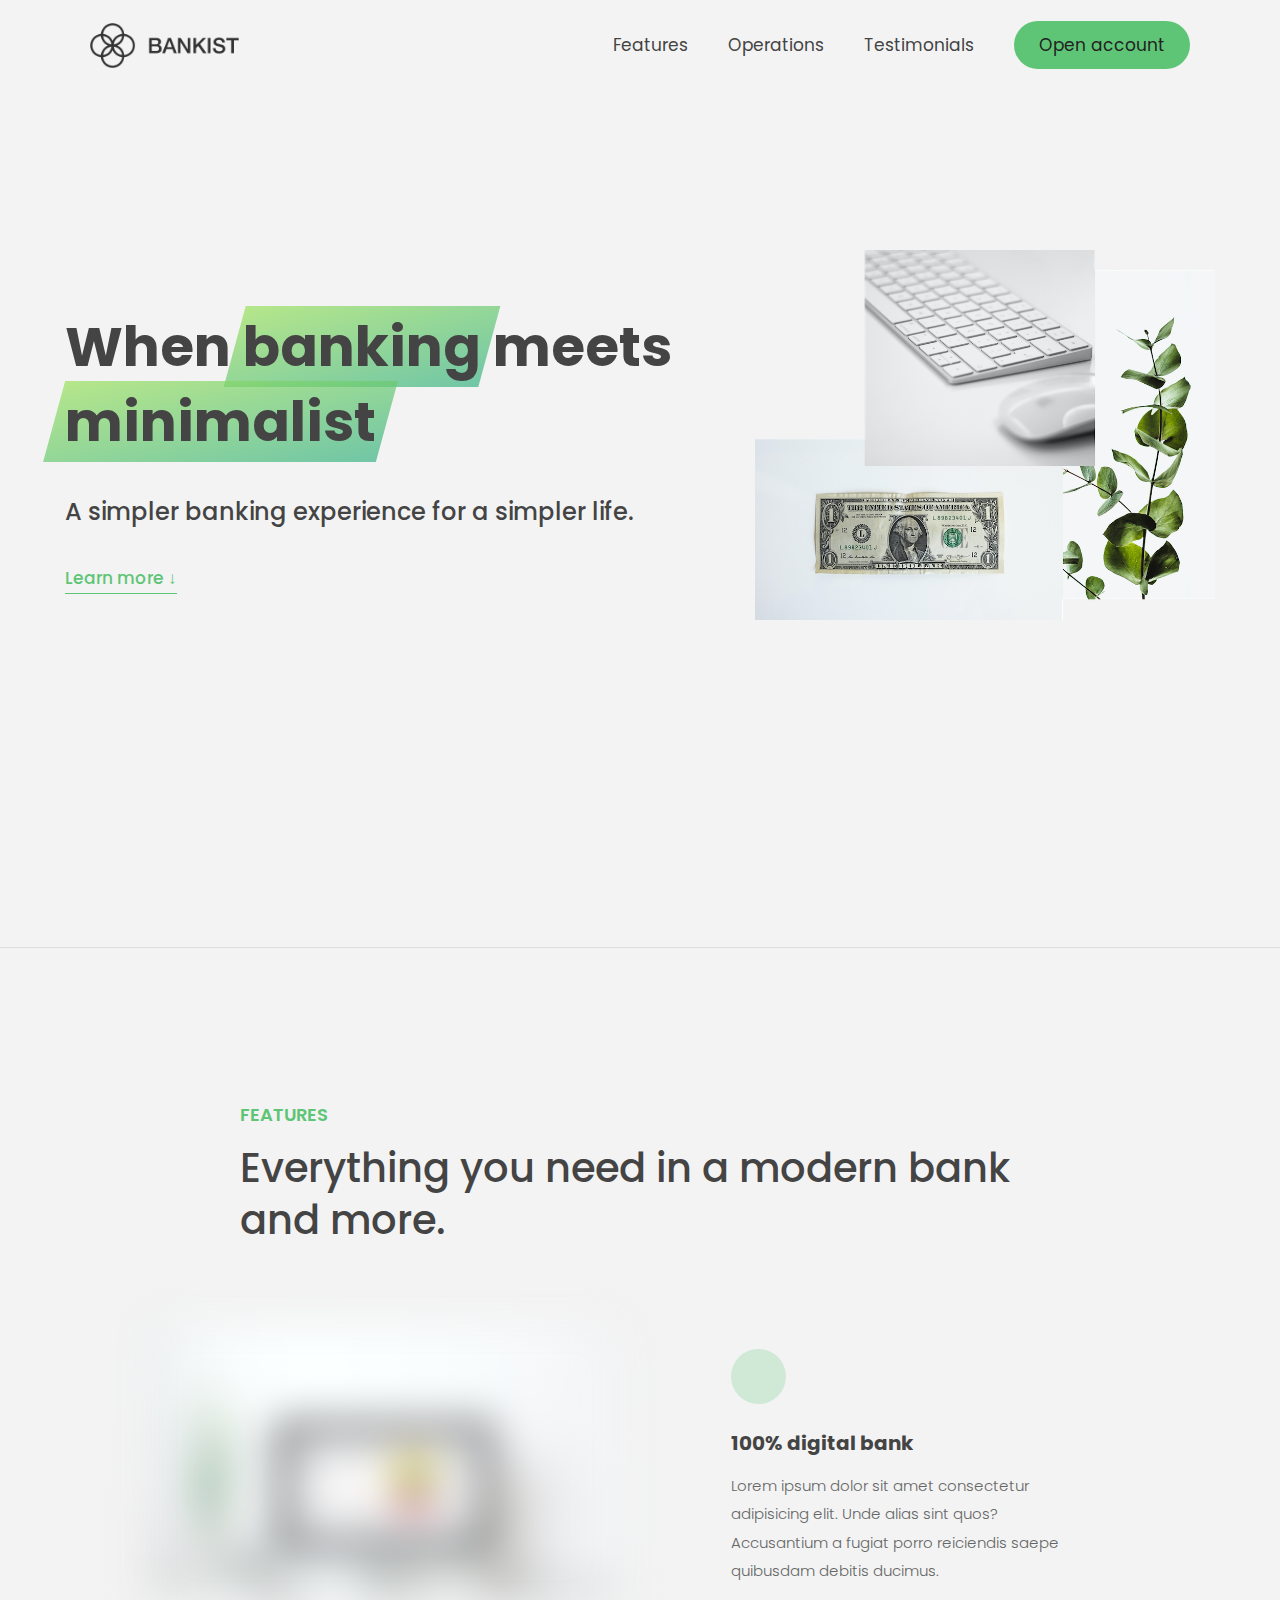
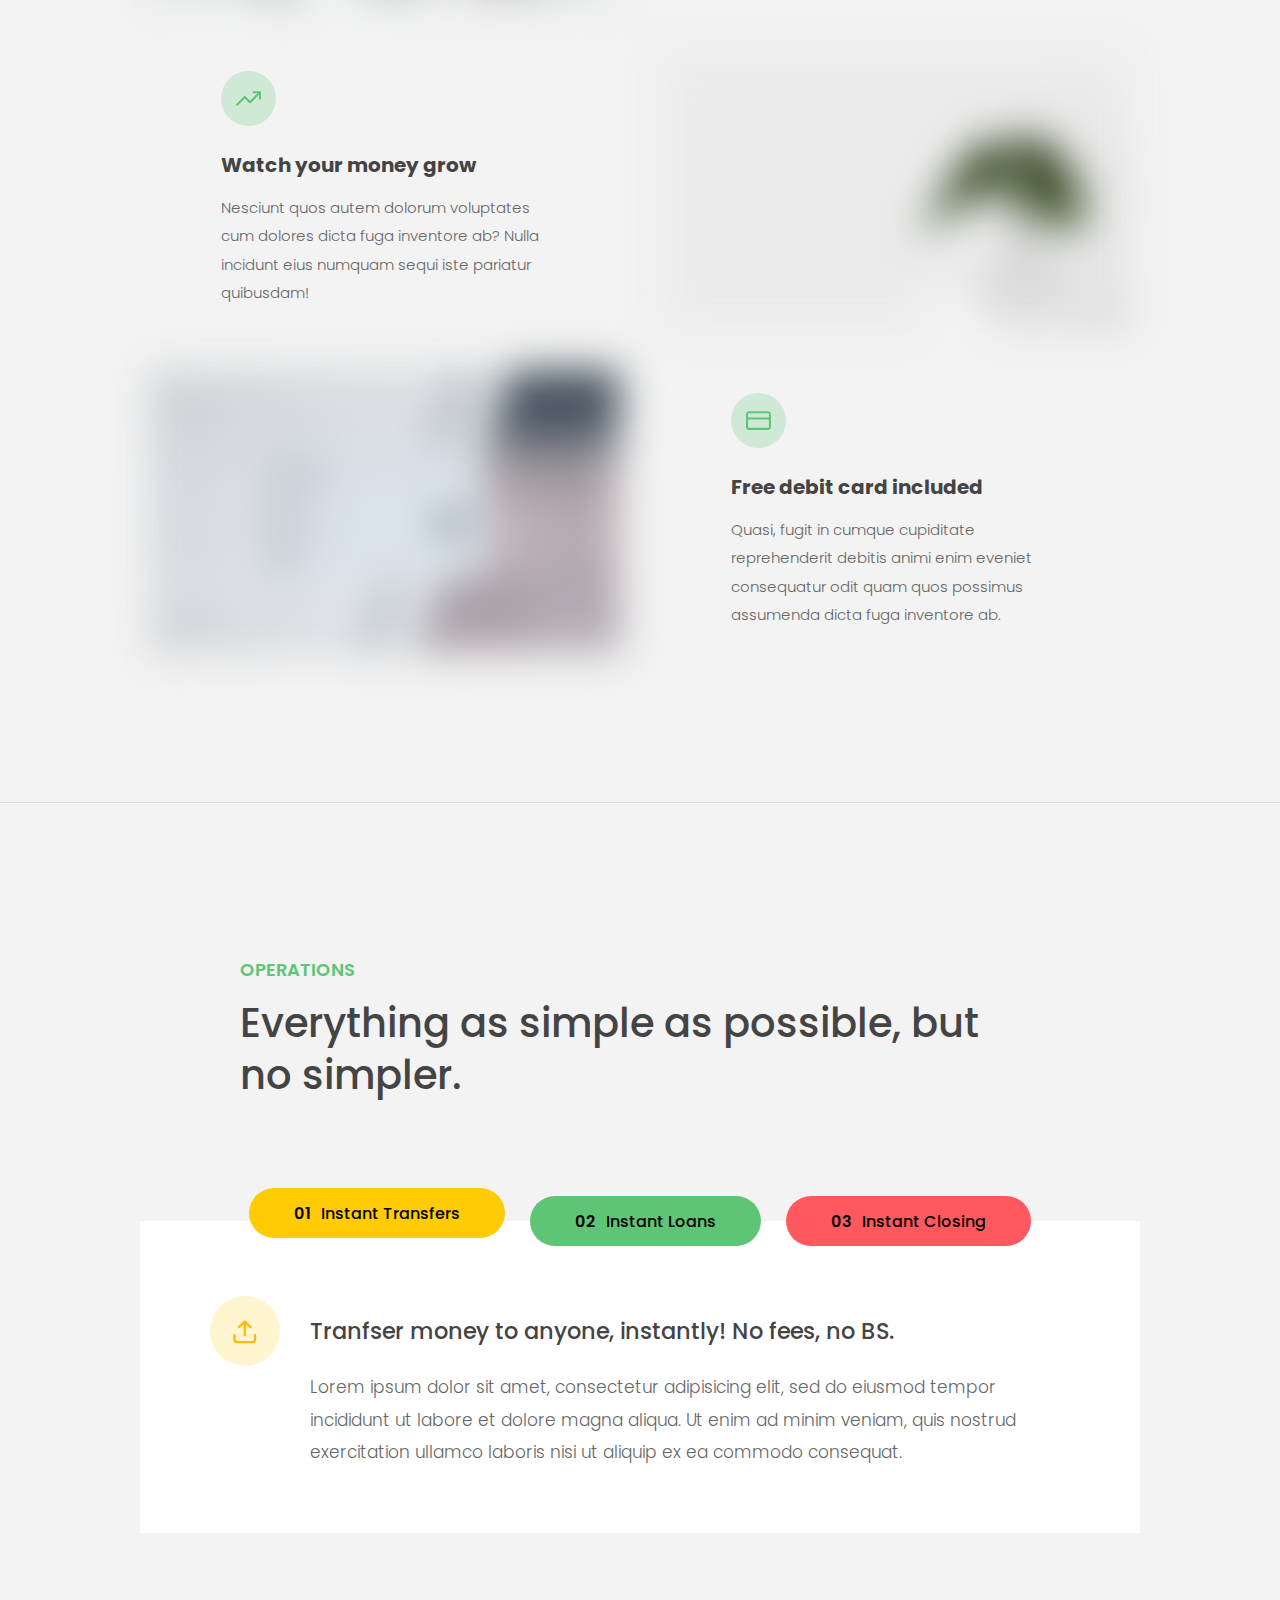
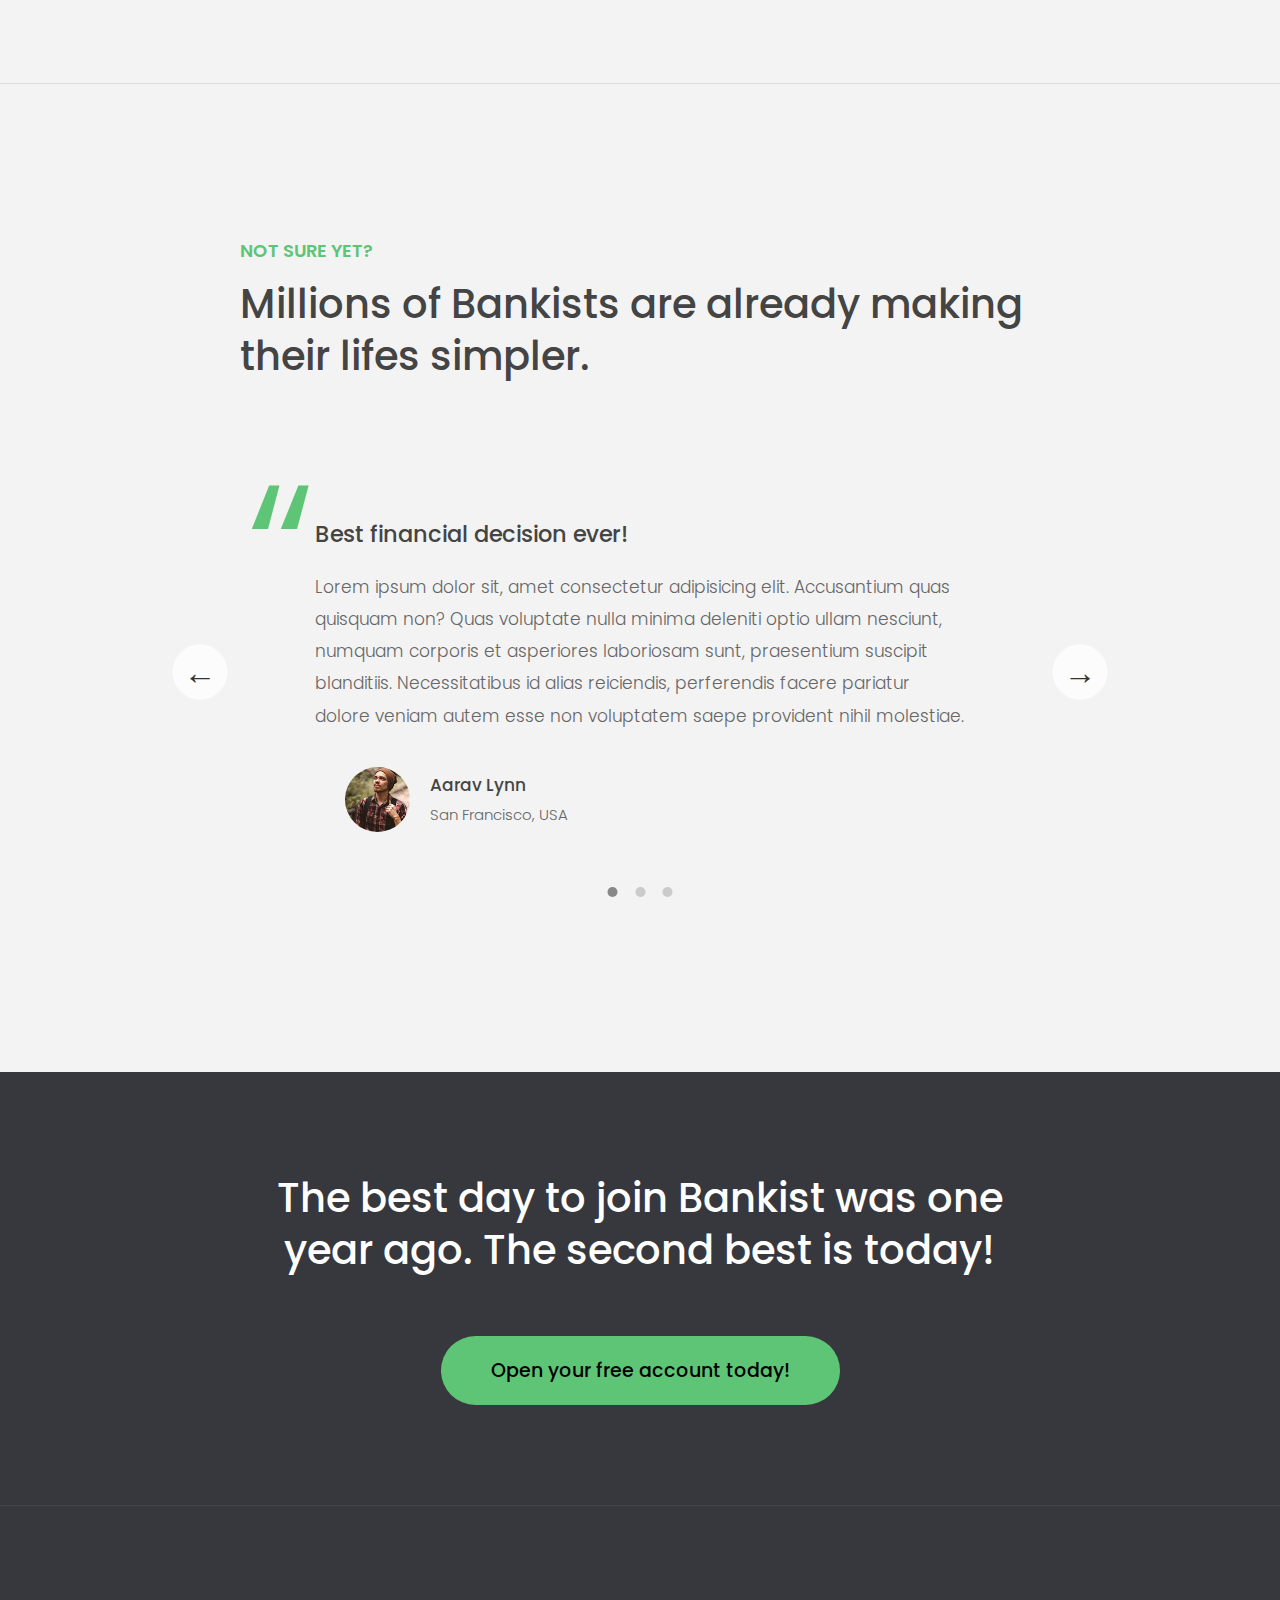
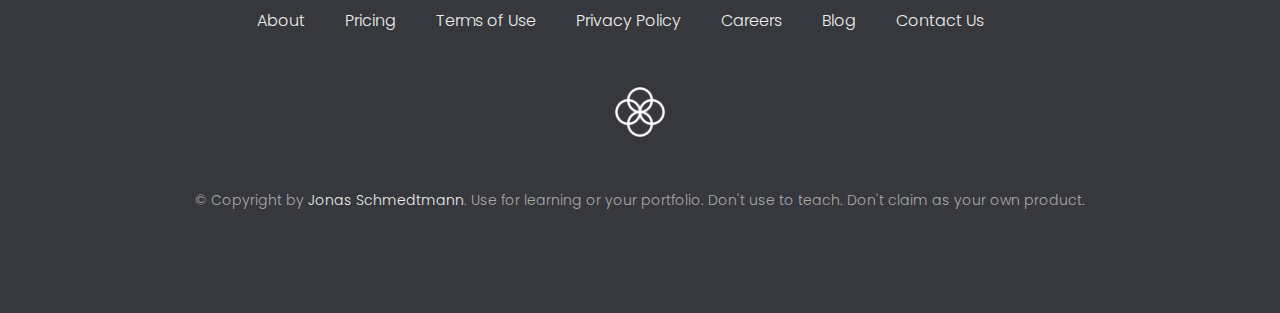
==== 13-Advanced-DOM-Bankist/index.html @ 6e32a673 "Add files via upload" ====
<!DOCTYPE html>
<html lang="en">
  <head>
    <meta charset="UTF-8" />
    <meta name="viewport" content="width=device-width, initial-scale=1.0" />
    <meta http-equiv="X-UA-Compatible" content="ie=edge" />
    <link rel="shortcut icon" type="image/png" href="img/icon.png" />

    <link
      href="https://fonts.googleapis.com/css?family=Poppins:300,400,500,600&display=swap"
      rel="stylesheet"
    />
    <link rel="stylesheet" href="style.css" />
    <title>Bankist | When Banking meets Minimalist</title>
    <script defer src="script.js"></script>
  </head>
  <body>
    <header class="header">
      <nav class="nav">
        <img
          src="logo.png"
          alt="Bankist logo"
          class="nav__logo"
          id="logo"
          designer="Bora"
          data-version-number="2.0"
        />
        <ul class="nav__links">
          <li class="nav__item">
            <a class="nav__link" href="section--1">Features</a>
          </li>
          <li class="nav__item">
            <a class="nav__link" href="section--2">Operations</a>
          </li>
          <li class="nav__item">
            <a class="nav__link" href="section--3">Testimonials</a>
          </li>
          <li class="nav__item">
            <a class="nav__link nav__link--btn btn--show-modal" href="#"
              >Open account</a
            >
          </li>
        </ul>
      </nav>

      <div class="header__title">
        <h1>
          When
          <!-- Green highlight effect -->
          <span class="highlight">banking</span>
          meets<br />
          <span class="highlight">minimalist</span>
        </h1>
        <h4>A simpler banking experience for a simpler life.</h4>
        <button class="btn--text btn--scroll-to">Learn more &DownArrow;</button>
        <img src="hero.png" class="header__img" alt="Minimalist bank items" />
      </div>
    </header>

    <section class="section" id="section--1">
      <div class="section__title">
        <h2 class="section__description">Features</h2>
        <h3 class="section__header">
          Everything you need in a modern bank and more.
        </h3>
      </div>

      <div class="features">
        <img
          src="digital-lazy.jpg"
          data-src="digital.jpg"
          alt="Computer"
          class="features__img lazy-img"
        />
        <div class="features__feature">
          <div class="features__icon">
            <svg>
              <use xlink:href="img/icons.svg#icon-monitor"></use>
            </svg>
          </div>
          <h5 class="features__header">100% digital bank</h5>
          <p>
            Lorem ipsum dolor sit amet consectetur adipisicing elit. Unde alias
            sint quos? Accusantium a fugiat porro reiciendis saepe quibusdam
            debitis ducimus.
          </p>
        </div>

        <div class="features__feature">
          <div class="features__icon">
            <svg>
              <use xlink:href="icons.svg#icon-trending-up"></use>
            </svg>
          </div>
          <h5 class="features__header">Watch your money grow</h5>
          <p>
            Nesciunt quos autem dolorum voluptates cum dolores dicta fuga
            inventore ab? Nulla incidunt eius numquam sequi iste pariatur
            quibusdam!
          </p>
        </div>
        <img
          src="grow-lazy.jpg"
          data-src="grow.jpg"
          alt="Plant"
          class="features__img lazy-img"
        />

        <img
          src="card-lazy.jpg"
          data-src="card.jpg"
          alt="Credit card"
          class="features__img lazy-img"
        />
        <div class="features__feature">
          <div class="features__icon">
            <svg>
              <use xlink:href="icons.svg#icon-credit-card"></use>
            </svg>
          </div>
          <h5 class="features__header">Free debit card included</h5>
          <p>
            Quasi, fugit in cumque cupiditate reprehenderit debitis animi enim
            eveniet consequatur odit quam quos possimus assumenda dicta fuga
            inventore ab.
          </p>
        </div>
      </div>
    </section>

    <section class="section" id="section--2">
      <div class="section__title">
        <h2 class="section__description">Operations</h2>
        <h3 class="section__header">
          Everything as simple as possible, but no simpler.
        </h3>
      </div>

      <div class="operations">
        <div class="operations__tab-container">
          <button
            class="btn operations__tab operations__tab--1 operations__tab--active"
            data-tab="1"
          >
            <span>01</span>Instant Transfers
          </button>
          <button class="btn operations__tab operations__tab--2" data-tab="2">
            <span>02</span>Instant Loans
          </button>
          <button class="btn operations__tab operations__tab--3" data-tab="3">
            <span>03</span>Instant Closing
          </button>
        </div>
        <div
          class="operations__content operations__content--1 operations__content--active"
        >
          <div class="operations__icon operations__icon--1">
            <svg>
              <use xlink:href="icons.svg#icon-upload"></use>
            </svg>
          </div>
          <h5 class="operations__header">
            Tranfser money to anyone, instantly! No fees, no BS.
          </h5>
          <p>
            Lorem ipsum dolor sit amet, consectetur adipisicing elit, sed do
            eiusmod tempor incididunt ut labore et dolore magna aliqua. Ut enim
            ad minim veniam, quis nostrud exercitation ullamco laboris nisi ut
            aliquip ex ea commodo consequat.
          </p>
        </div>

        <div class="operations__content operations__content--2">
          <div class="operations__icon operations__icon--2">
            <svg>
              <use xlink:href="icons.svg#icon-home"></use>
            </svg>
          </div>
          <h5 class="operations__header">
            Buy a home or make your dreams come true, with instant loans.
          </h5>
          <p>
            Duis aute irure dolor in reprehenderit in voluptate velit esse
            cillum dolore eu fugiat nulla pariatur. Excepteur sint occaecat
            cupidatat non proident, sunt in culpa qui officia deserunt mollit
            anim id est laborum.
          </p>
        </div>
        <div class="operations__content operations__content--3">
          <div class="operations__icon operations__icon--3">
            <svg>
              <use xlink:href="icons.svg#icon-user-x"></use>
            </svg>
          </div>
          <h5 class="operations__header">
            No longer need your account? No problem! Close it instantly.
          </h5>
          <p>
            Excepteur sint occaecat cupidatat non proident, sunt in culpa qui
            officia deserunt mollit anim id est laborum. Ut enim ad minim
            veniam, quis nostrud exercitation ullamco laboris nisi ut aliquip ex
            ea commodo consequat.
          </p>
        </div>
      </div>
    </section>

    <section class="section" id="section--3">
      <div class="section__title section__title--testimonials">
        <h2 class="section__description">Not sure yet?</h2>
        <h3 class="section__header">
          Millions of Bankists are already making their lifes simpler.
        </h3>
      </div>

      <div class="slider">
        <div class="slide slide--1" style="transform: translateX(-200%)">
          <div class="testimonial">
            <h5 class="testimonial__header">Best financial decision ever!</h5>
            <blockquote class="testimonial__text">
              Lorem ipsum dolor sit, amet consectetur adipisicing elit.
              Accusantium quas quisquam non? Quas voluptate nulla minima
              deleniti optio ullam nesciunt, numquam corporis et asperiores
              laboriosam sunt, praesentium suscipit blanditiis. Necessitatibus
              id alias reiciendis, perferendis facere pariatur dolore veniam
              autem esse non voluptatem saepe provident nihil molestiae.
            </blockquote>
            <address class="testimonial__author">
              <img src="user-1.jpg" alt="" class="testimonial__photo" />
              <h6 class="testimonial__name">Aarav Lynn</h6>
              <p class="testimonial__location">San Francisco, USA</p>
            </address>
          </div>
        </div>

        <div class="slide slide--2" style="transform: translateX(-100%)">
          <div class="testimonial">
            <h5 class="testimonial__header">
              The last step to becoming a complete minimalist
            </h5>
            <blockquote class="testimonial__text">
              Quisquam itaque deserunt ullam, quia ea repellendus provident,
              ducimus neque ipsam modi voluptatibus doloremque, corrupti
              laborum. Incidunt numquam perferendis veritatis neque repellendus.
              Lorem, ipsum dolor sit amet consectetur adipisicing elit. Illo
              deserunt exercitationem deleniti.
            </blockquote>
            <address class="testimonial__author">
              <img src="user-2.jpg" alt="" class="testimonial__photo" />
              <h6 class="testimonial__name">Miyah Miles</h6>
              <p class="testimonial__location">London, UK</p>
            </address>
          </div>
        </div>

        <div class="slide slide--3" style="transform: translateX(0%)">
          <div class="testimonial">
            <h5 class="testimonial__header">
              Finally free from old-school banks
            </h5>
            <blockquote class="testimonial__text">
              Debitis, nihil sit minus suscipit magni aperiam vel tenetur
              incidunt commodi architecto numquam omnis nulla autem,
              necessitatibus blanditiis modi similique quidem. Odio aliquam
              culpa dicta beatae quod maiores ipsa minus consequatur error sunt,
              deleniti saepe aliquid quos inventore sequi. Necessitatibus id
              alias reiciendis, perferendis facere.
            </blockquote>
            <address class="testimonial__author">
              <img src="user-3.jpg" alt="" class="testimonial__photo" />
              <h6 class="testimonial__name">Francisco Gomes</h6>
              <p class="testimonial__location">Lisbon, Portugal</p>
            </address>
          </div>
        </div>

        <!-- <div class="slide"><img src="img-1.jpg" alt="Photo 1" /></div>
        <div class="slide"><img src="img-2.jpg" alt="Photo 2" /></div>
        <div class="slide"><img src="img-3.jpg" alt="Photo 3" /></div>
        <div class="slide"><img src="img-4.jpg" alt="Photo 4" /></div>-->
        <button class="slider__btn slider__btn--left">&larr;</button>
        <button class="slider__btn slider__btn--right">&rarr;</button>
        <div class="dots"></div>
      </div>
    </section>

    <section class="section section--sign-up">
      <div class="section__title">
        <h3 class="section__header">
          The best day to join Bankist was one year ago. The second best is
          today!
        </h3>
      </div>
      <button class="btn btn--show-modal">Open your free account today!</button>
    </section>

    <footer class="footer">
      <ul class="footer__nav">
        <li class="footer__item">
          <a class="footer__link" href="#">About</a>
        </li>
        <li class="footer__item">
          <a class="footer__link" href="#">Pricing</a>
        </li>
        <li class="footer__item">
          <a class="footer__link" href="#">Terms of Use</a>
        </li>
        <li class="footer__item">
          <a class="footer__link" href="#">Privacy Policy</a>
        </li>
        <li class="footer__item">
          <a class="footer__link" href="#">Careers</a>
        </li>
        <li class="footer__item">
          <a class="footer__link" href="#">Blog</a>
        </li>
        <li class="footer__item">
          <a class="footer__link" href="#">Contact Us</a>
        </li>
      </ul>
      <img src="icon.png" alt="Logo" class="footer__logo" />
      <p class="footer__copyright">
        &copy; Copyright by
        <a
          class="footer__link twitter-link"
          target="_blank"
          href="https://twitter.com/jonasschmedtman"
          >Jonas Schmedtmann</a
        >. Use for learning or your portfolio. Don't use to teach. Don't claim
        as your own product.
      </p>
    </footer>

    <div class="modal hidden">
      <button class="btn--close-modal">&times;</button>
      <h2 class="modal__header">
        Open your bank account <br />
        in just <span class="highlight">5 minutes</span>
      </h2>
      <form class="modal__form">
        <label>First Name</label>
        <input type="text" />
        <label>Last Name</label>
        <input type="text" />
        <label>Email Address</label>
        <input type="email" />
        <button class="btn">Next step &rarr;</button>
      </form>
    </div>
    <div class="overlay hidden"></div>

    <!-- <script src="script.js"></script>-->
  </body>
</html>
---- 13-Advanced-DOM-Bankist/style.css ----
:root {
  --color-primary: #5ec576;
  --color-secondary: #ffcb03;
  --color-tertiary: #ff585f;
  --color-primary-darker: #4bbb7d;
  --color-secondary-darker: #ffbb00;
  --color-tertiary-darker: #fd424b;
  --color-primary-opacity: #5ec5763a;
  --color-secondary-opacity: #ffcd0331;
  --color-tertiary-opacity: #ff58602d;
  --gradient-primary: linear-gradient(to top left, #39b385, #9be15d);
  --gradient-secondary: linear-gradient(to top left, #ffb003, #ffcb03);
}

* {
  margin: 0;
  padding: 0;
  box-sizing: inherit;
}

html {
  font-size: 62.5%;
  box-sizing: border-box;
}

body {
  font-family: 'Poppins', sans-serif;
  font-weight: 300;
  color: #444;
  line-height: 1.9;
  background-color: #f3f3f3;
}

/* GENERAL ELEMENTS */
.section {
  padding: 15rem 3rem;
  border-top: 1px solid #ddd;

  transition: transform 1s, opacity 1s;
}

.section--hidden {
  opacity: 0;
  transform: translateY(8rem);
}

.section__title {
  max-width: 80rem;
  margin: 0 auto 8rem auto;
}

.section__description {
  font-size: 1.8rem;
  font-weight: 600;
  text-transform: uppercase;
  color: var(--color-primary);
  margin-bottom: 1rem;
}

.section__header {
  font-size: 4rem;
  line-height: 1.3;
  font-weight: 500;
}

.btn {
  display: inline-block;
  background-color: var(--color-primary);
  font-size: 1.6rem;
  font-family: inherit;
  font-weight: 500;
  border: none;
  padding: 1.25rem 4.5rem;
  border-radius: 10rem;
  cursor: pointer;
  transition: all 0.3s;
}

.btn:hover {
  background-color: var(--color-primary-darker);
}

.btn--text {
  display: inline-block;
  background: none;
  font-size: 1.7rem;
  font-family: inherit;
  font-weight: 500;
  color: var(--color-primary);
  border: none;
  border-bottom: 1px solid currentColor;
  padding-bottom: 2px;
  cursor: pointer;
  transition: all 0.3s;
}

p {
  color: #666;
}

/* This is BAD for accessibility! Don't do in the real world! */
button:focus {
  outline: none;
}

img {
  transition: filter 0.5s;
}

.lazy-img {
  filter: blur(20px);
}

/* NAVIGATION */
.nav {
  display: flex;
  justify-content: space-between;
  align-items: center;
  height: 9rem;
  width: 100%;
  padding: 0 6rem;
  z-index: 100;
}

/* nav and stickly class at the same time */
.nav.sticky {
  position: fixed;
  background-color: rgba(255, 255, 255, 0.95);
}

.nav__logo {
  height: 4.5rem;
  transition: all 0.3s;
}

.nav__links {
  display: flex;
  align-items: center;
  list-style: none;
}

.nav__item {
  margin-left: 4rem;
}

.nav__link:link,
.nav__link:visited {
  font-size: 1.7rem;
  font-weight: 400;
  color: inherit;
  text-decoration: none;
  display: block;
  transition: all 0.3s;
}

.nav__link--btn:link,
.nav__link--btn:visited {
  padding: 0.8rem 2.5rem;
  border-radius: 3rem;
  background-color: var(--color-primary);
  color: #222;
}

.nav__link--btn:hover,
.nav__link--btn:active {
  color: inherit;
  background-color: var(--color-primary-darker);
  color: #333;
}

/* HEADER */
.header {
  padding: 0 3rem;
  height: 100vh;
  display: flex;
  flex-direction: column;
  align-items: center;
}

.header__title {
  flex: 1;

  max-width: 115rem;
  display: grid;
  grid-template-columns: 3fr 2fr;
  row-gap: 3rem;
  align-content: center;
  justify-content: center;

  align-items: start;
  justify-items: start;
}

h1 {
  font-size: 5.5rem;
  line-height: 1.35;
}

h4 {
  font-size: 2.4rem;
  font-weight: 500;
}

.header__img {
  width: 100%;
  grid-column: 2 / 3;
  grid-row: 1 / span 4;
  transform: translateY(-6rem);
}

.highlight {
  position: relative;
}

.highlight::after {
  display: block;
  content: '';
  position: absolute;
  bottom: 0;
  left: 0;
  height: 100%;
  width: 100%;
  z-index: -1;
  opacity: 0.7;
  transform: scale(1.07, 1.05) skewX(-15deg);
  background-image: var(--gradient-primary);
}

/* FEATURES */
.features {
  display: grid;
  grid-template-columns: 1fr 1fr;
  gap: 4rem;
  margin: 0 12rem;
}

.features__img {
  width: 100%;
}

.features__feature {
  align-self: center;
  justify-self: center;
  width: 70%;
  font-size: 1.5rem;
}

.features__icon {
  display: flex;
  align-items: center;
  justify-content: center;
  background-color: var(--color-primary-opacity);
  height: 5.5rem;
  width: 5.5rem;
  border-radius: 50%;
  margin-bottom: 2rem;
}

.features__icon svg {
  height: 2.5rem;
  width: 2.5rem;
  fill: var(--color-primary);
}

.features__header {
  font-size: 2rem;
  margin-bottom: 1rem;
}

/* OPERATIONS */
.operations {
  max-width: 100rem;
  margin: 12rem auto 0 auto;

  background-color: #fff;
}

.operations__tab-container {
  display: flex;
  justify-content: center;
}

.operations__tab {
  margin-right: 2.5rem;
  transform: translateY(-50%);
}

.operations__tab span {
  margin-right: 1rem;
  font-weight: 600;
  display: inline-block;
}

.operations__tab--1 {
  background-color: var(--color-secondary);
}

.operations__tab--1:hover {
  background-color: var(--color-secondary-darker);
}

.operations__tab--3 {
  background-color: var(--color-tertiary);
  margin: 0;
}

.operations__tab--3:hover {
  background-color: var(--color-tertiary-darker);
}

.operations__tab--active {
  transform: translateY(-66%);
}

.operations__content {
  display: none;

  /* JUST PRESENTATIONAL */
  font-size: 1.7rem;
  padding: 2.5rem 7rem 6.5rem 7rem;
}

.operations__content--active {
  display: grid;
  grid-template-columns: 7rem 1fr;
  column-gap: 3rem;
  row-gap: 0.5rem;
}

.operations__header {
  font-size: 2.25rem;
  font-weight: 500;
  align-self: center;
}

.operations__icon {
  display: flex;
  align-items: center;
  justify-content: center;
  height: 7rem;
  width: 7rem;
  border-radius: 50%;
}

.operations__icon svg {
  height: 2.75rem;
  width: 2.75rem;
}

.operations__content p {
  grid-column: 2;
}

.operations__icon--1 {
  background-color: var(--color-secondary-opacity);
}
.operations__icon--2 {
  background-color: var(--color-primary-opacity);
}
.operations__icon--3 {
  background-color: var(--color-tertiary-opacity);
}
.operations__icon--1 svg {
  fill: var(--color-secondary-darker);
}
.operations__icon--2 svg {
  fill: var(--color-primary);
}
.operations__icon--3 svg {
  fill: var(--color-tertiary);
}

/* SLIDER */
.slider {
  max-width: 100rem;
  height: 50rem;
  margin: 0 auto;
  position: relative;

  /* IN THE END */
  overflow: hidden;
}

.slide {
  position: absolute;
  top: 0;
  width: 100%;
  height: 50rem;

  display: flex;
  align-items: center;
  justify-content: center;

  /* THIS creates the animation! */
  transition: transform 1s;
}

.slide > img {
  /* Only for images that have different size than slide */
  width: 100%;
  height: 100%;
  object-fit: cover;
}

.slider__btn {
  position: absolute;
  top: 50%;
  z-index: 10;

  border: none;
  background: rgba(255, 255, 255, 0.7);
  font-family: inherit;
  color: #333;
  border-radius: 50%;
  height: 5.5rem;
  width: 5.5rem;
  font-size: 3.25rem;
  cursor: pointer;
}

.slider__btn--left {
  left: 6%;
  transform: translate(-50%, -50%);
}

.slider__btn--right {
  right: 6%;
  transform: translate(50%, -50%);
}

.dots {
  position: absolute;
  bottom: 5%;
  left: 50%;
  transform: translateX(-50%);
  display: flex;
}

.dots__dot {
  border: none;
  background-color: #b9b9b9;
  opacity: 0.7;
  height: 1rem;
  width: 1rem;
  border-radius: 50%;
  margin-right: 1.75rem;
  cursor: pointer;
  transition: all 0.5s;

  /* Only necessary when overlying images */
  /* box-shadow: 0 0.6rem 1.5rem rgba(0, 0, 0, 0.7); */
}

.dots__dot:last-child {
  margin: 0;
}

.dots__dot--active {
  /*background-color: #fff;*/
  background-color: #888;
  opacity: 1;
}

/* TESTIMONIALS */
.testimonial {
  width: 65%;
  position: relative;
}

.testimonial::before {
  content: '\201C';
  position: absolute;
  top: -5.7rem;
  left: -6.8rem;
  line-height: 1;
  font-size: 20rem;
  font-family: inherit;
  color: var(--color-primary);
  z-index: -1;
}

.testimonial__header {
  font-size: 2.25rem;
  font-weight: 500;
  margin-bottom: 1.5rem;
}

.testimonial__text {
  font-size: 1.7rem;
  margin-bottom: 3.5rem;
  color: #666;
}

.testimonial__author {
  margin-left: 3rem;
  font-style: normal;

  display: grid;
  grid-template-columns: 6.5rem 1fr;
  column-gap: 2rem;
}

.testimonial__photo {
  grid-row: 1 / span 2;
  width: 6.5rem;
  border-radius: 50%;
}

.testimonial__name {
  font-size: 1.7rem;
  font-weight: 500;
  align-self: end;
  margin: 0;
}

.testimonial__location {
  font-size: 1.5rem;
}

.section__title--testimonials {
  margin-bottom: 4rem;
}

/* SIGNUP */
.section--sign-up {
  background-color: #37383d;
  border-top: none;
  border-bottom: 1px solid #444;
  text-align: center;
  padding: 10rem 3rem;
}

.section--sign-up .section__header {
  color: #fff;
  text-align: center;
}

.section--sign-up .section__title {
  margin-bottom: 6rem;
}

.section--sign-up .btn {
  font-size: 1.9rem;
  padding: 2rem 5rem;
}

/* FOOTER */
.footer {
  padding: 10rem 3rem;
  background-color: #37383d;
}

.footer__nav {
  list-style: none;
  display: flex;
  justify-content: center;
  margin-bottom: 5rem;
}

.footer__item {
  margin-right: 4rem;
}

.footer__link {
  font-size: 1.6rem;
  color: #eee;
  text-decoration: none;
}

.footer__logo {
  height: 5rem;
  display: block;
  margin: 0 auto;
  margin-bottom: 5rem;
}

.footer__copyright {
  font-size: 1.4rem;
  color: #aaa;
  text-align: center;
}

.footer__copyright .footer__link {
  font-size: 1.4rem;
}

/* MODAL WINDOW */
.modal {
  position: fixed;
  top: 50%;
  left: 50%;
  transform: translate(-50%, -50%);
  max-width: 60rem;
  background-color: #f3f3f3;
  padding: 5rem 6rem;
  box-shadow: 0 4rem 6rem rgba(0, 0, 0, 0.3);
  z-index: 1000;
  transition: all 0.5s;
}

.overlay {
  position: fixed;
  top: 0;
  left: 0;
  width: 100%;
  height: 100%;
  background-color: rgba(0, 0, 0, 0.5);
  backdrop-filter: blur(4px);
  z-index: 100;
  transition: all 0.5s;
}

.modal__header {
  font-size: 3.25rem;
  margin-bottom: 4.5rem;
  line-height: 1.5;
}

.modal__form {
  margin: 0 3rem;
  display: grid;
  grid-template-columns: 1fr 2fr;
  align-items: center;
  gap: 2.5rem;
}

.modal__form label {
  font-size: 1.7rem;
  font-weight: 500;
}

.modal__form input {
  font-size: 1.7rem;
  padding: 1rem 1.5rem;
  border: 1px solid #ddd;
  border-radius: 0.5rem;
}

.modal__form button {
  grid-column: 1 / span 2;
  justify-self: center;
  margin-top: 1rem;
}

.btn--close-modal {
  font-family: inherit;
  color: inherit;
  position: absolute;
  top: 0.5rem;
  right: 2rem;
  font-size: 4rem;
  cursor: pointer;
  border: none;
  background: none;
}

.hidden {
  visibility: hidden;
  opacity: 0;
}

/* COOKIE MESSAGE */
.cookie-message {
  display: flex;
  align-items: center;
  justify-content: space-evenly;
  width: 100%;
  background-color: white;
  color: #bbb;
  font-size: 1.5rem;
  font-weight: 400;
}

.hidden-slide {
  opacity: 0;
}
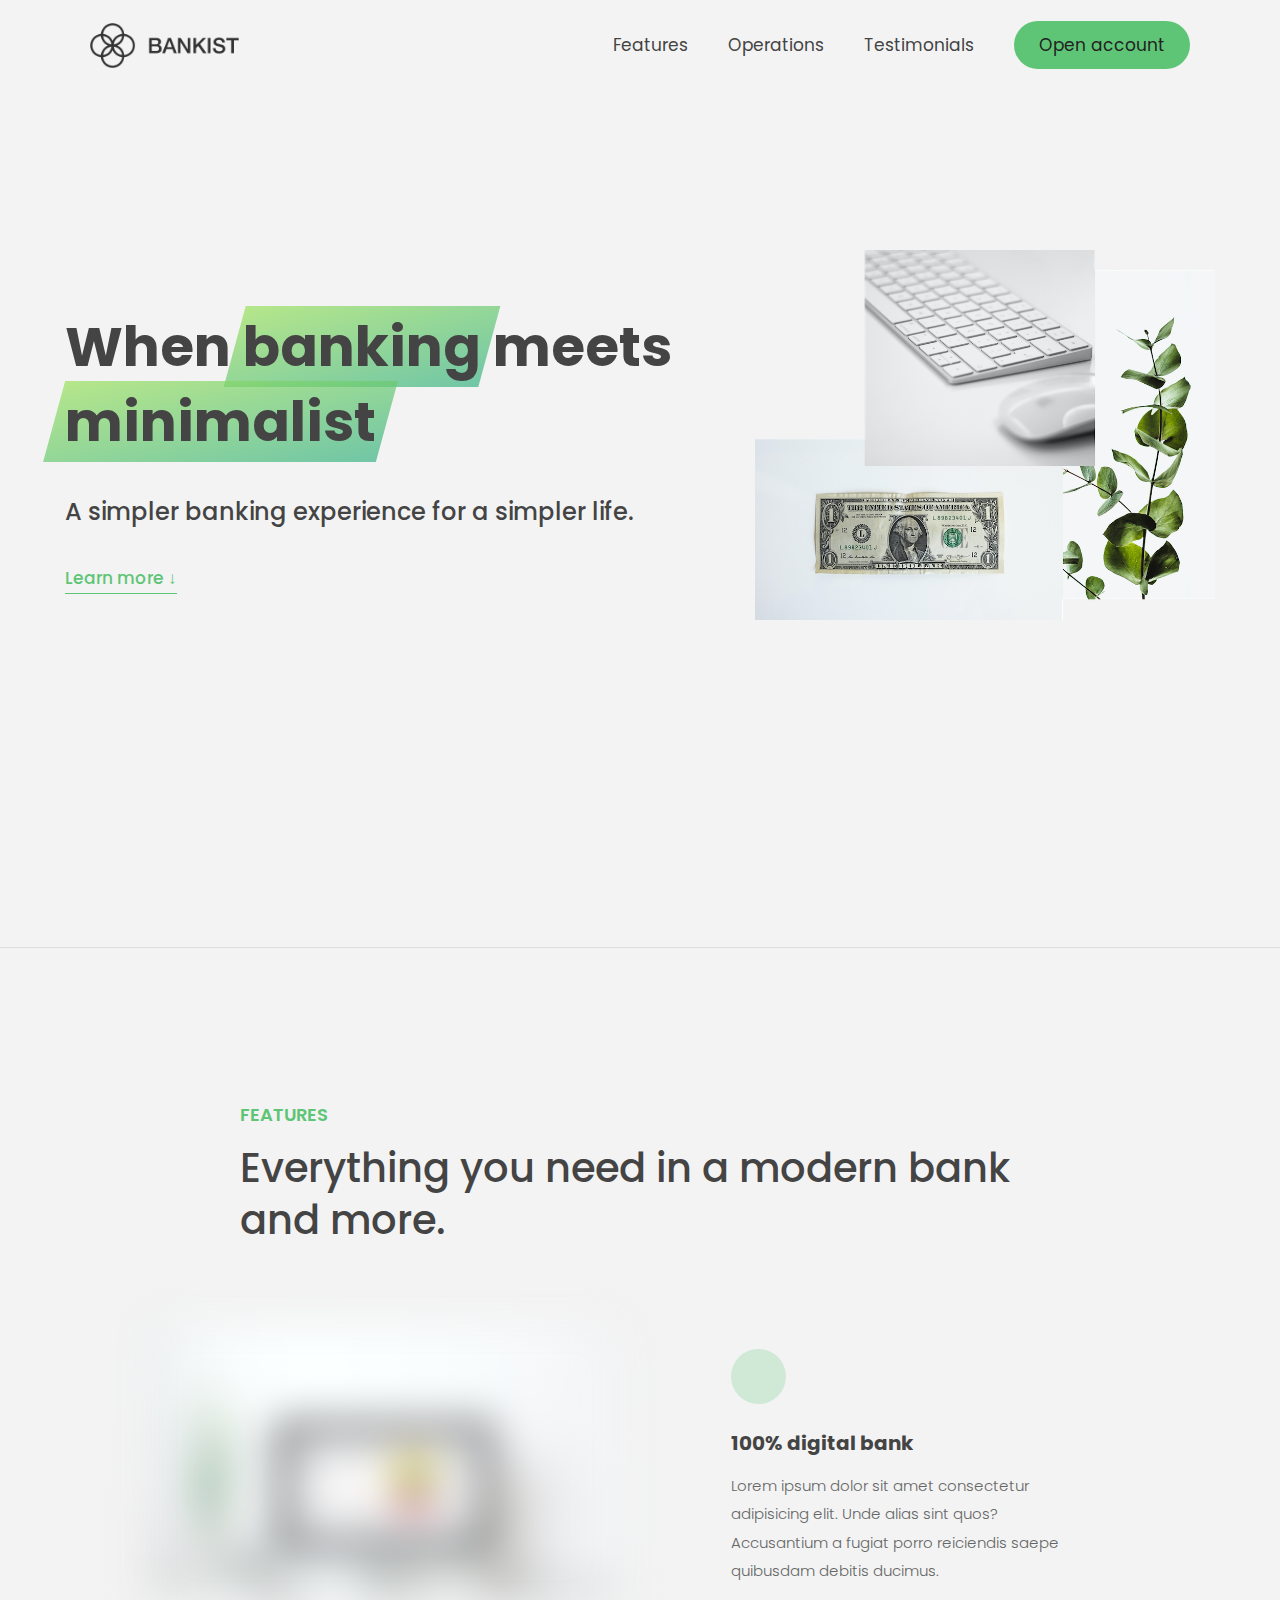
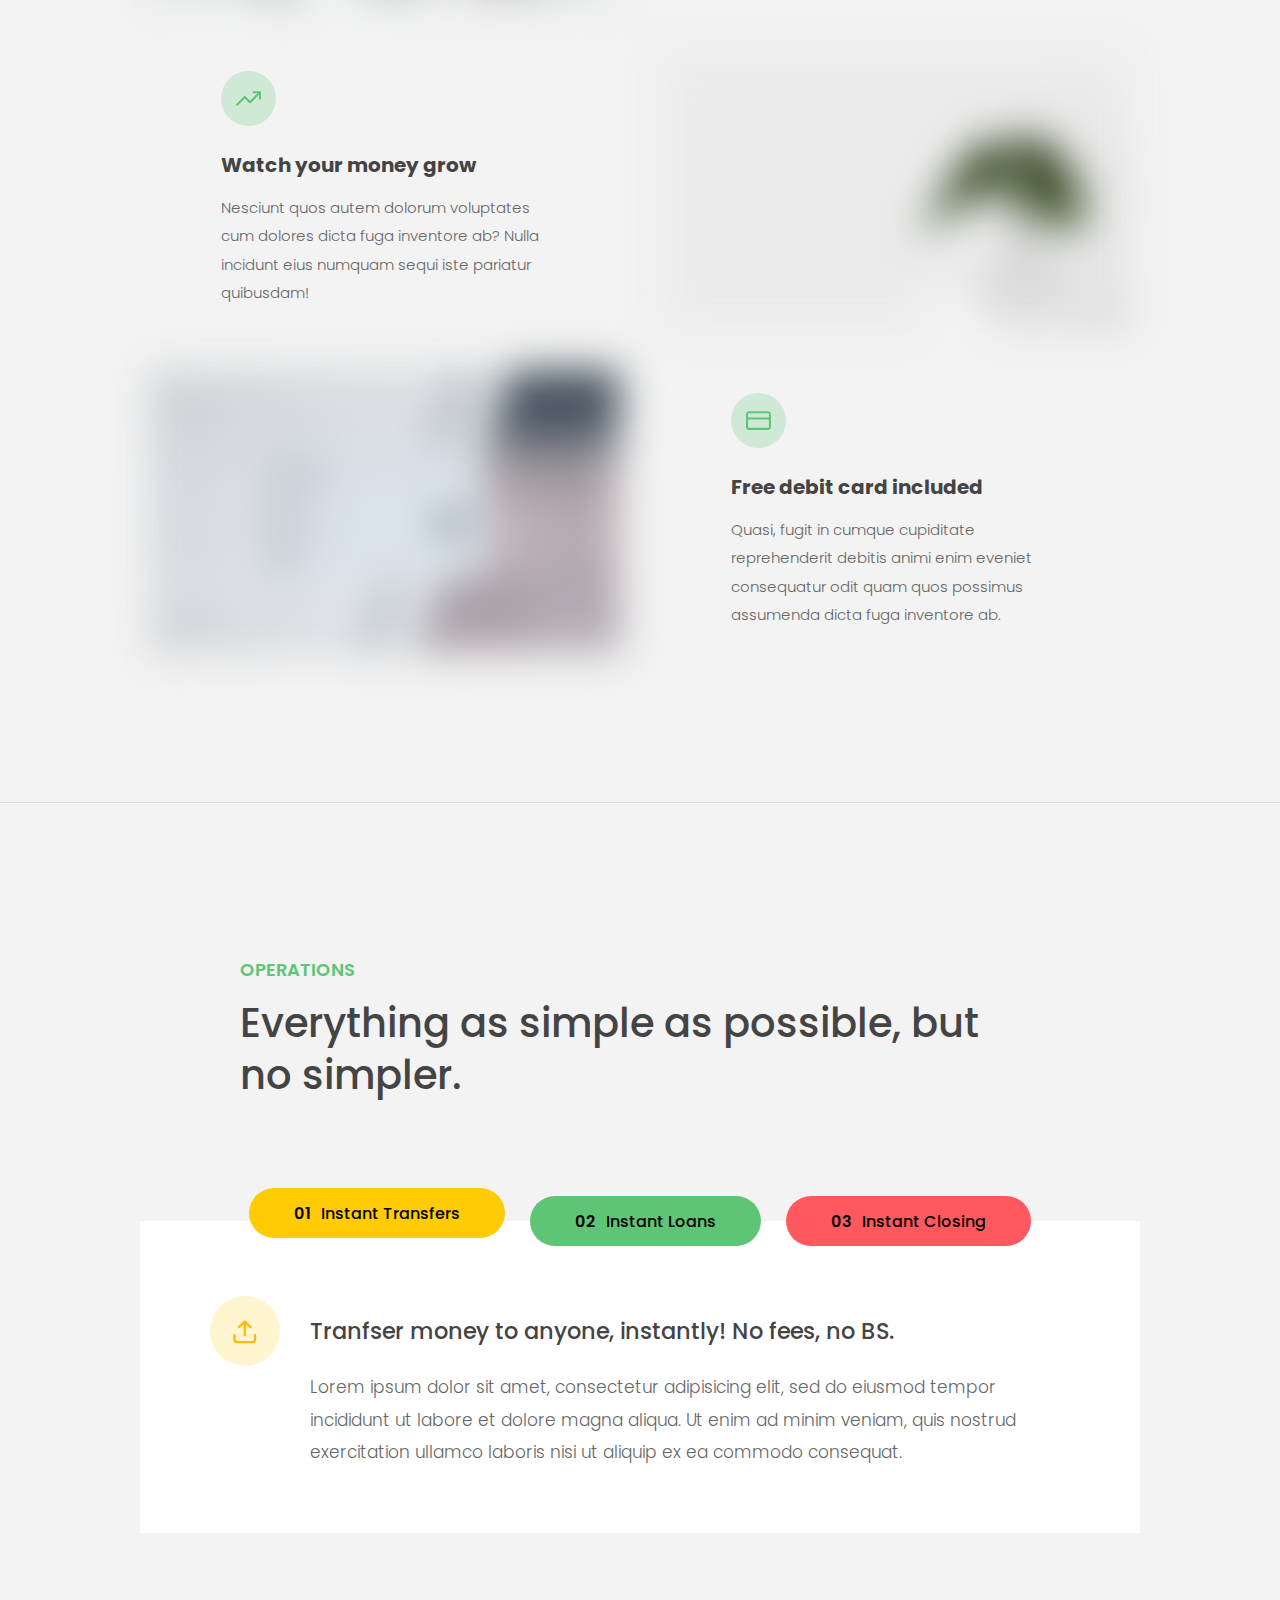
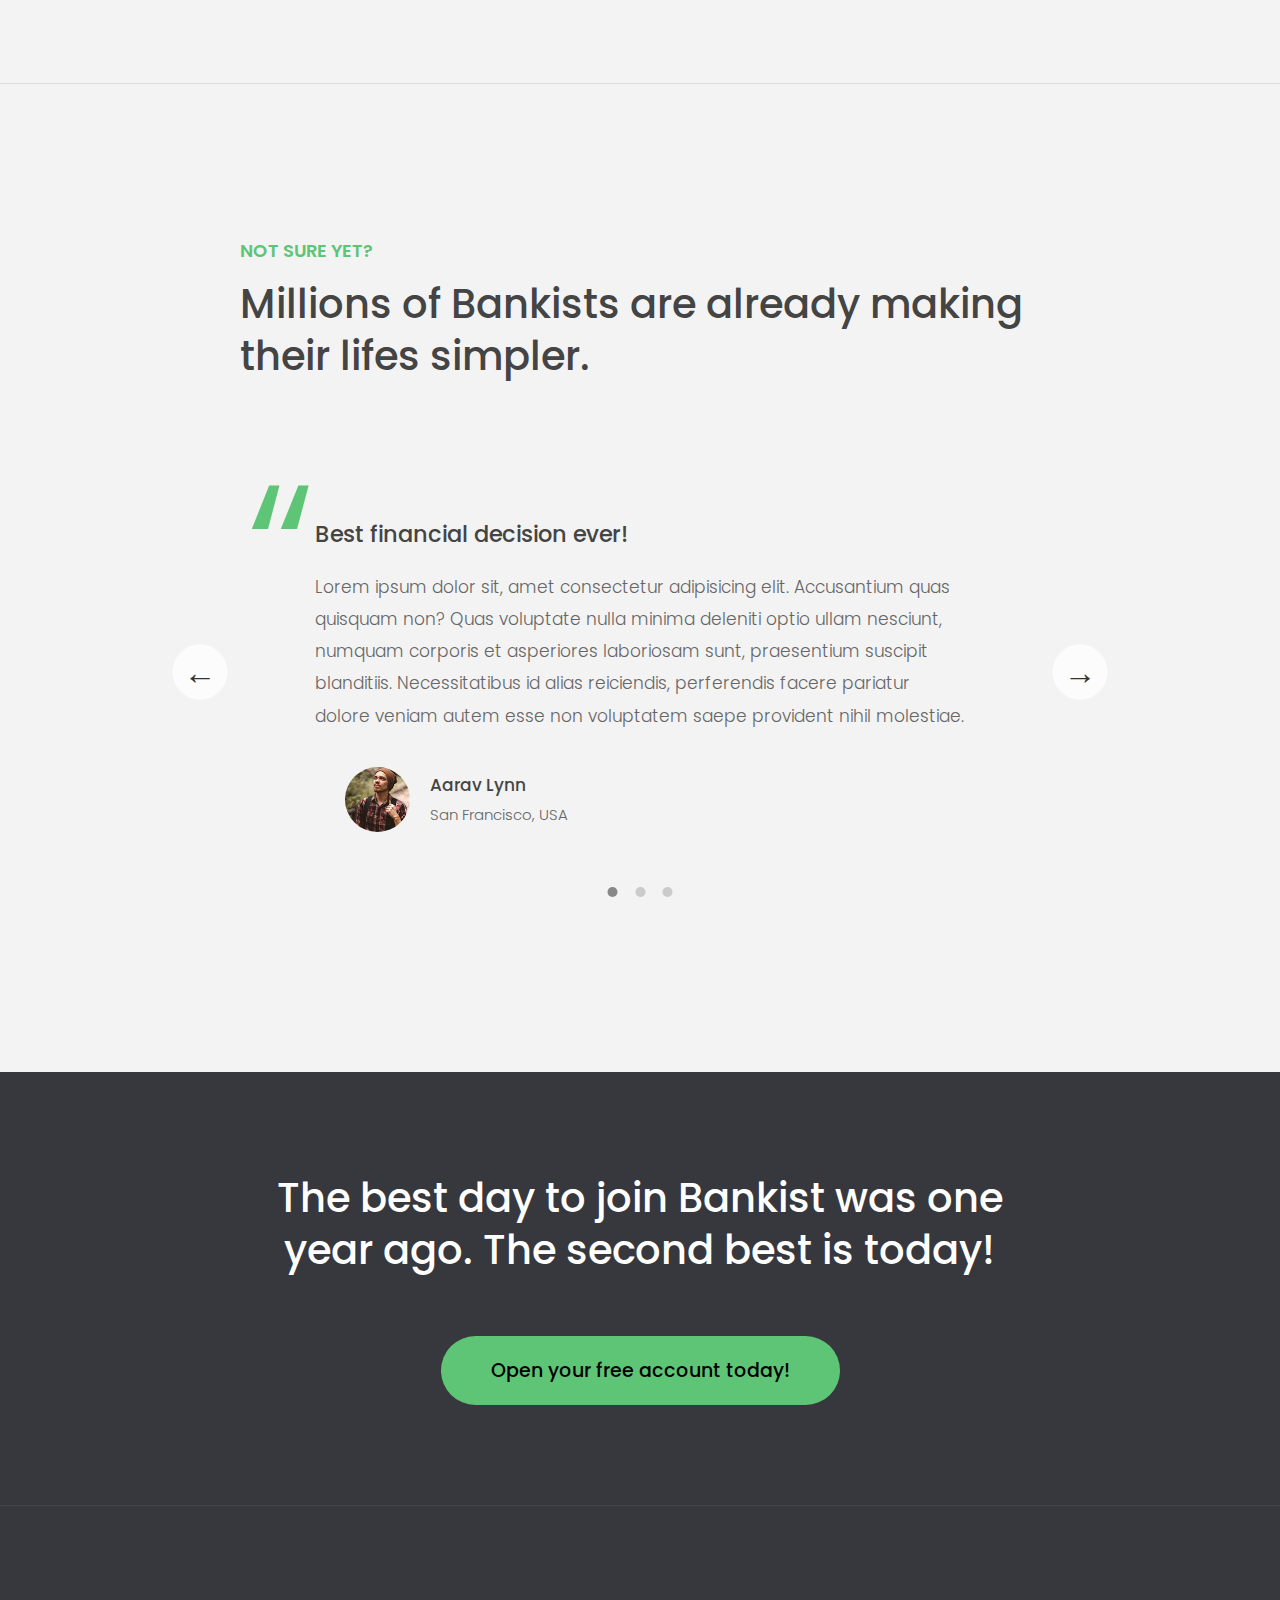
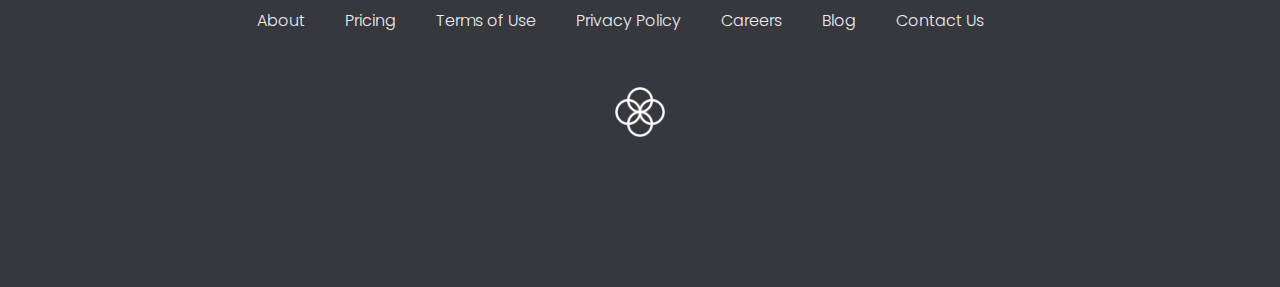
==== commit 45361230: "Update index.html" ====
--- a/13-Advanced-DOM-Bankist/index.html
+++ b/13-Advanced-DOM-Bankist/index.html
@@ -319,16 +319,7 @@
         </li>
       </ul>
       <img src="icon.png" alt="Logo" class="footer__logo" />
-      <p class="footer__copyright">
-        &copy; Copyright by
-        <a
-          class="footer__link twitter-link"
-          target="_blank"
-          href="https://twitter.com/jonasschmedtman"
-          >Jonas Schmedtmann</a
-        >. Use for learning or your portfolio. Don't use to teach. Don't claim
-        as your own product.
-      </p>
+     
     </footer>
 
     <div class="modal hidden">
